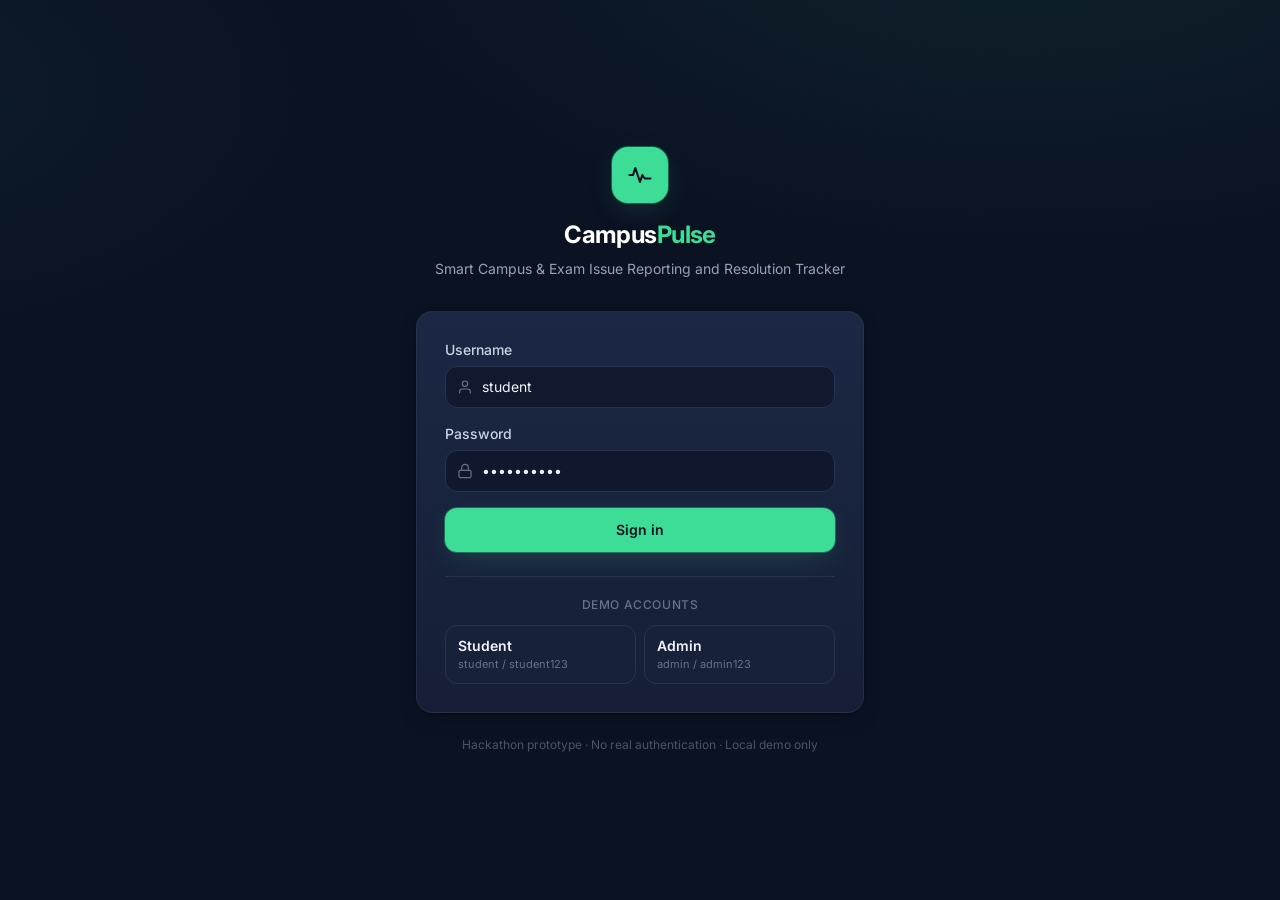
==== frontend/index.html @ 4cb8093d "CampusPulse: Smart Campus & Exam issue tracker prototype" ====
<!DOCTYPE html>
<html lang="en" class="dark">
<head>
  <meta charset="UTF-8" />
  <meta name="viewport" content="width=device-width, initial-scale=1.0" />
  <title>CampusPulse — Smart Campus & Exam Issue Tracker</title>
  <meta name="description" content="Report, track, and resolve campus and exam issues. Built for Indian college students." />

  <!-- Tailwind (local vendor copy of play CDN, themed via tailwind.config below) -->
  <script src="vendor/tailwind.js"></script>
  <script>
    tailwind.config = {
      darkMode: 'class',
      theme: {
        extend: {
          colors: {
            // Dark navy surface system
            navy: {
              950: '#0b1222',  // page background
              900: '#131c31',  // primary surface  (brand color from brief)
              850: '#172139',
              800: '#1d2a47',  // card / elevated surface
              700: '#273352',  // borders, hover
              600: '#344066',
            },
            // Mint green accent (brand color from brief)
            mint:  { DEFAULT: '#3ddc97', dark: '#2bbd80', soft: '#3ddc9722' },
            amber: { DEFAULT: '#f5b544', soft: '#f5b54422' },
            danger:{ DEFAULT: '#f06a6a', soft: '#f06a6a22' },
          },
          fontFamily: {
            sans: ['Inter', 'ui-sans-serif', 'system-ui', 'Segoe UI', 'Roboto', 'sans-serif'],
          },
          boxShadow: {
            card: '0 1px 2px rgba(0,0,0,.3), 0 8px 24px -12px rgba(0,0,0,.5)',
            glow: '0 0 0 1px rgba(61,220,151,.35), 0 8px 30px -8px rgba(61,220,151,.25)',
          },
        },
      },
    };
  </script>

  <!-- Inter font (system fallback if CDN unavailable) -->
  <link rel="preconnect" href="https://fonts.googleapis.com" />
  <link rel="preconnect" href="https://fonts.gstatic.com" crossorigin />
  <link href="https://fonts.googleapis.com/css2?family=Inter:wght@400;500;600;700;800&display=swap" rel="stylesheet" onerror="this.remove()" />

  <link rel="stylesheet" href="css/app.css" />
</head>
<body class="bg-navy-950 text-slate-200 font-sans antialiased min-h-screen">
  <div id="root"></div>

  <!-- React + Babel standalone (local vendor copies — no CDN needed) -->
  <script src="vendor/react.production.min.js"></script>
  <script src="vendor/react-dom.production.min.js"></script>
  <script src="vendor/babel.min.js"></script>

  <!-- App scripts (order matters: deps -> icons -> api -> components -> app) -->
  <script type="text/babel" src="js/icons.js"></script>
  <script type="text/babel" src="js/api.js"></script>
  <script type="text/babel" src="js/components.js"></script>
  <script type="text/babel" src="js/dashboard.js"></script>
  <script type="text/babel" src="js/app.js"></script>
</body>
</html>
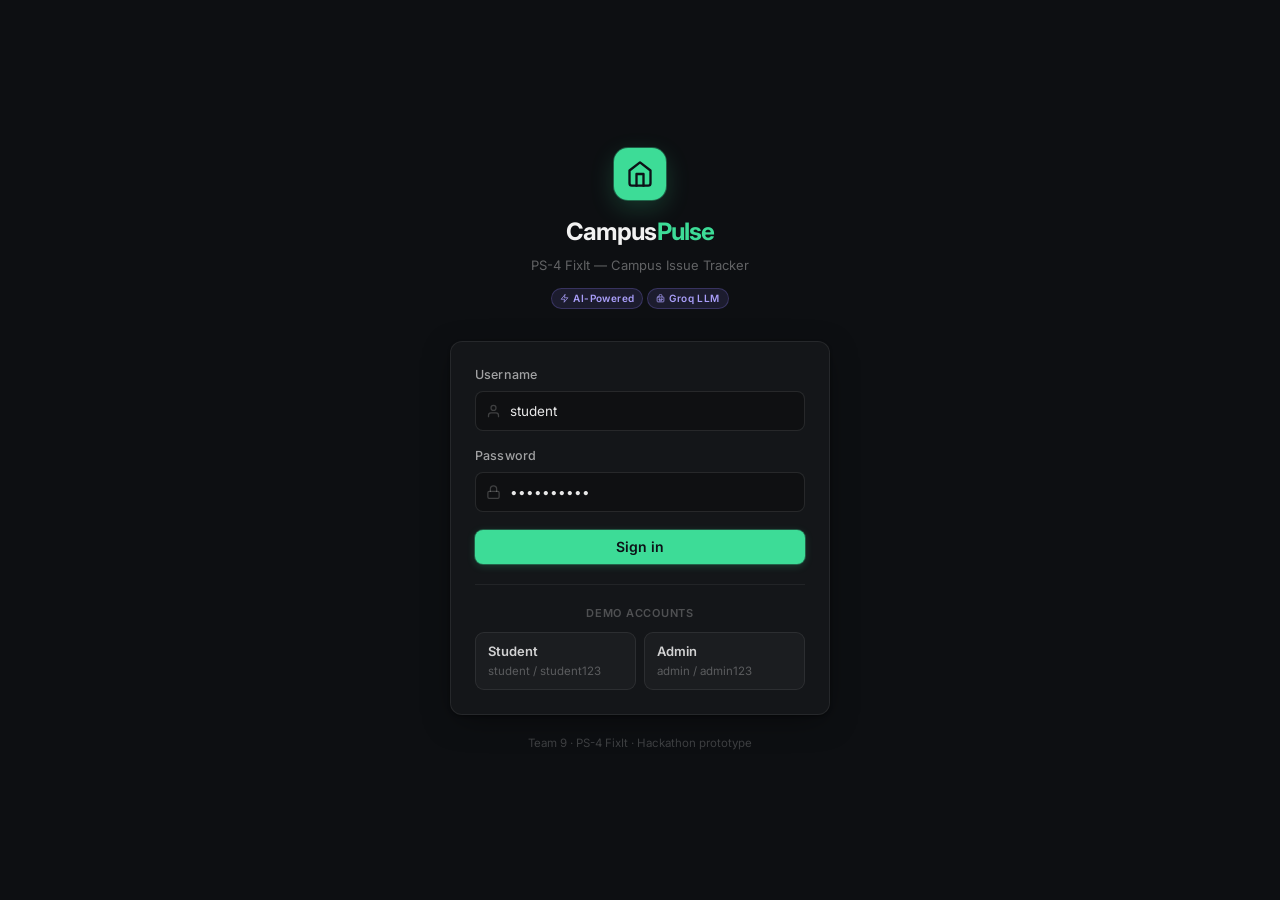
==== commit a455ef6d: "design: complete frontend overhaul — Linear-inspired design system - Full CSS rewrite: custom proper" ====
--- a/frontend/index.html
+++ b/frontend/index.html
@@ -3,10 +3,9 @@
 <head>
   <meta charset="UTF-8" />
   <meta name="viewport" content="width=device-width, initial-scale=1.0" />
-  <title>CampusPulse — Smart Campus & Exam Issue Tracker</title>
-  <meta name="description" content="Report, track, and resolve campus and exam issues. Built for Indian college students." />
+  <title>CampusPulse — Campus Issue Tracker</title>
+  <meta name="description" content="Report, track and resolve campus issues. Built for college students." />
 
-  <!-- Tailwind (local vendor copy of play CDN, themed via tailwind.config below) -->
   <script src="vendor/tailwind.js"></script>
   <script>
     tailwind.config = {
@@ -14,48 +13,48 @@
       theme: {
         extend: {
           colors: {
-            // Dark navy surface system
-            navy: {
-              950: '#0b1222',  // page background
-              900: '#131c31',  // primary surface  (brand color from brief)
-              850: '#172139',
-              800: '#1d2a47',  // card / elevated surface
-              700: '#273352',  // borders, hover
-              600: '#344066',
-            },
-            // Mint green accent (brand color from brief)
-            mint:  { DEFAULT: '#3ddc97', dark: '#2bbd80', soft: '#3ddc9722' },
-            amber: { DEFAULT: '#f5b544', soft: '#f5b54422' },
-            danger:{ DEFAULT: '#f06a6a', soft: '#f06a6a22' },
+            bg:     { DEFAULT: '#0d0f12', 1: '#131820', 2: '#181f2a', 3: '#1e2737' },
+            border: { DEFAULT: 'rgba(255,255,255,0.07)', strong: 'rgba(255,255,255,0.12)' },
+            mint:   { DEFAULT: '#3ddc97', dark: '#2bbd80', soft: 'rgba(61,220,151,0.12)', glow: 'rgba(61,220,151,0.20)' },
+            amber:  { DEFAULT: '#f5b544', soft: 'rgba(245,181,68,0.12)' },
+            danger: { DEFAULT: '#f06a6a', soft: 'rgba(240,106,106,0.12)' },
+            violet: { DEFAULT: '#8b7cf8', soft: 'rgba(139,124,248,0.12)' },
+            sky:    { 400: '#38bdf8' },
           },
           fontFamily: {
-            sans: ['Inter', 'ui-sans-serif', 'system-ui', 'Segoe UI', 'Roboto', 'sans-serif'],
+            sans: ['Inter', 'ui-sans-serif', 'system-ui', '-apple-system', 'Segoe UI', 'sans-serif'],
+          },
+          fontSize: {
+            '2xs': ['0.65rem', { lineHeight: '1rem' }],
           },
           boxShadow: {
-            card: '0 1px 2px rgba(0,0,0,.3), 0 8px 24px -12px rgba(0,0,0,.5)',
-            glow: '0 0 0 1px rgba(61,220,151,.35), 0 8px 30px -8px rgba(61,220,151,.25)',
+            card:  '0 1px 3px rgba(0,0,0,0.4), 0 8px 32px -8px rgba(0,0,0,0.5)',
+            glow:  '0 0 0 1px rgba(61,220,151,0.3), 0 4px 16px rgba(61,220,151,0.15)',
+            'violet-glow': '0 0 0 1px rgba(139,124,248,0.3)',
+            input: 'inset 0 1px 2px rgba(0,0,0,0.3)',
+          },
+          letterSpacing: {
+            tighter: '-0.04em',
+            tight:   '-0.02em',
           },
         },
       },
     };
   </script>
 
-  <!-- Inter font (system fallback if CDN unavailable) -->
   <link rel="preconnect" href="https://fonts.googleapis.com" />
   <link rel="preconnect" href="https://fonts.gstatic.com" crossorigin />
-  <link href="https://fonts.googleapis.com/css2?family=Inter:wght@400;500;600;700;800&display=swap" rel="stylesheet" onerror="this.remove()" />
+  <link href="https://fonts.googleapis.com/css2?family=Inter:wght@300;400;500;600;700&display=swap" rel="stylesheet" onerror="this.remove()" />
 
   <link rel="stylesheet" href="css/app.css" />
 </head>
-<body class="bg-navy-950 text-slate-200 font-sans antialiased min-h-screen">
+<body class="bg-bg text-slate-200 font-sans antialiased min-h-screen">
   <div id="root"></div>
 
-  <!-- React + Babel standalone (local vendor copies — no CDN needed) -->
   <script src="vendor/react.production.min.js"></script>
   <script src="vendor/react-dom.production.min.js"></script>
   <script src="vendor/babel.min.js"></script>
 
-  <!-- App scripts (order matters: deps -> icons -> api -> components -> app) -->
   <script type="text/babel" src="js/icons.js"></script>
   <script type="text/babel" src="js/api.js"></script>
   <script type="text/babel" src="js/components.js"></script>
--- a/frontend/css/app.css
+++ b/frontend/css/app.css
@@ -0,0 +1,337 @@
+/* CampusPulse — global styles */
+
+*, *::before, *::after { box-sizing: border-box; margin: 0; padding: 0; }
+html { scroll-behavior: smooth; font-feature-settings: 'cv01', 'ss03'; }
+body { -webkit-font-smoothing: antialiased; -moz-osx-font-smoothing: grayscale; }
+
+/* ── Scrollbar ── */
+::-webkit-scrollbar { width: 5px; height: 5px; }
+::-webkit-scrollbar-track { background: transparent; }
+::-webkit-scrollbar-thumb { background: rgba(255,255,255,0.1); border-radius: 9999px; }
+::-webkit-scrollbar-thumb:hover { background: rgba(255,255,255,0.18); }
+
+/* ── Card ── */
+.card {
+  background: rgba(255,255,255,0.03);
+  border: 1px solid rgba(255,255,255,0.08);
+  border-radius: 12px;
+  box-shadow: 0 1px 3px rgba(0,0,0,0.4), 0 8px 32px -8px rgba(0,0,0,0.5);
+}
+.card-elevated {
+  background: rgba(255,255,255,0.05);
+  border: 1px solid rgba(255,255,255,0.1);
+}
+
+/* ── Focus ring ── */
+.focus-ring:focus-visible {
+  outline: 2px solid #3ddc97;
+  outline-offset: 2px;
+  border-radius: 6px;
+}
+
+/* ── Spinner ── */
+.cp-spinner {
+  display: inline-block;
+  width: 0.9em; height: 0.9em;
+  border: 2px solid currentColor;
+  border-top-color: transparent;
+  border-radius: 50%;
+  animation: spin 0.65s linear infinite;
+  vertical-align: middle;
+}
+
+/* ── Animations ── */
+@keyframes spin { to { transform: rotate(360deg); } }
+
+@keyframes slide-up {
+  from { opacity: 0; transform: translateY(8px); }
+  to   { opacity: 1; transform: translateY(0); }
+}
+.anim-slide-up { animation: slide-up 0.2s cubic-bezier(0.16,1,0.3,1) forwards; }
+
+@keyframes fade-in {
+  from { opacity: 0; }
+  to   { opacity: 1; }
+}
+.anim-fade-in { animation: fade-in 0.15s ease forwards; }
+
+@keyframes scale-in {
+  from { opacity: 0; transform: scale(0.97); }
+  to   { opacity: 1; transform: scale(1); }
+}
+.anim-scale-in { animation: scale-in 0.2s cubic-bezier(0.16,1,0.3,1) forwards; }
+
+/* ── Photo preview ── */
+.photo-preview {
+  width: 100%; max-height: 160px;
+  object-fit: cover;
+  border-radius: 8px;
+  border: 1px solid rgba(255,255,255,0.08);
+  display: block;
+}
+
+/* ── Analytics bar ── */
+.analytics-bar { transition: width 0.7s cubic-bezier(0.4,0,0.2,1); min-width: 2px; }
+
+/* ── Table ── */
+.data-table { width: 100%; border-collapse: collapse; }
+.data-table th {
+  padding: 10px 16px;
+  text-align: left;
+  font-size: 11px;
+  font-weight: 600;
+  letter-spacing: 0.06em;
+  text-transform: uppercase;
+  color: rgba(255,255,255,0.35);
+  border-bottom: 1px solid rgba(255,255,255,0.06);
+  white-space: nowrap;
+}
+.data-table td {
+  padding: 12px 16px;
+  font-size: 13px;
+  color: rgba(255,255,255,0.75);
+  border-bottom: 1px solid rgba(255,255,255,0.04);
+  vertical-align: middle;
+}
+.data-table tbody tr:hover td { background: rgba(255,255,255,0.025); }
+.data-table tbody tr:last-child td { border-bottom: none; }
+.data-table tbody tr.row-high { border-left: 2px solid #f06a6a; }
+.data-table tbody tr.row-high td:first-child { padding-left: 14px; }
+
+/* ── Sidebar layout ── */
+.sidebar-layout {
+  display: grid;
+  grid-template-columns: 360px 1fr;
+  gap: 24px;
+}
+@media (max-width: 1023px) {
+  .sidebar-layout { grid-template-columns: 1fr; }
+}
+
+/* ── Input ── */
+.input-base {
+  width: 100%;
+  background: rgba(0,0,0,0.25);
+  border: 1px solid rgba(255,255,255,0.1);
+  border-radius: 8px;
+  padding: 9px 13px;
+  font-size: 13.5px;
+  color: rgba(255,255,255,0.9);
+  transition: border-color 0.15s, box-shadow 0.15s;
+  outline: none;
+  line-height: 1.5;
+}
+.input-base::placeholder { color: rgba(255,255,255,0.22); }
+.input-base:focus {
+  border-color: rgba(61,220,151,0.5);
+  box-shadow: 0 0 0 3px rgba(61,220,151,0.1);
+}
+.input-base.textarea { resize: vertical; min-height: 88px; }
+.input-base.select-input {
+  appearance: none;
+  background-image: url("data:image/svg+xml,%3Csvg xmlns='http://www.w3.org/2000/svg' width='12' height='12' viewBox='0 0 24 24' fill='none' stroke='rgba(255,255,255,0.3)' stroke-width='2' stroke-linecap='round' stroke-linejoin='round'%3E%3Cpath d='m6 9 6 6 6-6'/%3E%3C/svg%3E");
+  background-repeat: no-repeat;
+  background-position: right 12px center;
+  padding-right: 36px;
+  cursor: pointer;
+}
+.input-base.select-input option { background: #1e2737; }
+
+/* ── Buttons ── */
+.btn {
+  display: inline-flex; align-items: center; justify-content: center;
+  gap: 6px;
+  border-radius: 8px;
+  font-size: 13px; font-weight: 500; line-height: 1;
+  transition: all 0.15s;
+  cursor: pointer; border: none; outline: none;
+  white-space: nowrap;
+}
+.btn:active:not(:disabled) { transform: scale(0.97); }
+.btn:disabled { opacity: 0.45; cursor: not-allowed; }
+
+.btn-sm  { padding: 6px 12px; font-size: 12px; }
+.btn-md  { padding: 8px 16px; font-size: 13px; }
+.btn-lg  { padding: 10px 20px; font-size: 14px; font-weight: 600; }
+
+.btn-primary {
+  background: #3ddc97; color: #0d1117;
+  box-shadow: 0 0 0 1px rgba(61,220,151,0.3), 0 2px 8px rgba(61,220,151,0.2);
+}
+.btn-primary:hover:not(:disabled) { background: #2bbd80; }
+
+.btn-ghost {
+  background: rgba(255,255,255,0.05);
+  border: 1px solid rgba(255,255,255,0.1);
+  color: rgba(255,255,255,0.75);
+}
+.btn-ghost:hover:not(:disabled) {
+  background: rgba(255,255,255,0.08);
+  border-color: rgba(255,255,255,0.16);
+  color: rgba(255,255,255,0.9);
+}
+
+.btn-ai {
+  background: rgba(139,124,248,0.12);
+  border: 1px solid rgba(139,124,248,0.25);
+  color: #a99ef9;
+}
+.btn-ai:hover:not(:disabled) {
+  background: rgba(139,124,248,0.2);
+  border-color: rgba(139,124,248,0.4);
+}
+
+.btn-danger {
+  background: rgba(240,106,106,0.1);
+  border: 1px solid rgba(240,106,106,0.25);
+  color: #f06a6a;
+}
+
+/* ── Badge base ── */
+.badge {
+  display: inline-flex; align-items: center; gap: 5px;
+  padding: 2px 8px;
+  border-radius: 9999px;
+  font-size: 11px; font-weight: 600;
+  white-space: nowrap;
+  line-height: 1.6;
+}
+
+/* ── Status badges ── */
+.badge-reported   { background: rgba(240,106,106,0.12); color: #f06a6a; border: 1px solid rgba(240,106,106,0.2); }
+.badge-progress   { background: rgba(245,181,68,0.12);  color: #f5b544; border: 1px solid rgba(245,181,68,0.2);  }
+.badge-resolved   { background: rgba(61,220,151,0.12);  color: #3ddc97; border: 1px solid rgba(61,220,151,0.2);  }
+
+/* ── Priority badges ── */
+.badge-high   { background: rgba(240,106,106,0.12); color: #f06a6a; border: 1px solid rgba(240,106,106,0.18); border-radius: 6px; font-size: 10px; letter-spacing: 0.05em; text-transform: uppercase; }
+.badge-medium { background: rgba(56,189,248,0.1);   color: #38bdf8; border: 1px solid rgba(56,189,248,0.18); border-radius: 6px; font-size: 10px; letter-spacing: 0.05em; text-transform: uppercase; }
+.badge-low    { background: rgba(148,163,184,0.08); color: #94a3b8; border: 1px solid rgba(148,163,184,0.15); border-radius: 6px; font-size: 10px; letter-spacing: 0.05em; text-transform: uppercase; }
+
+/* ── AI badge ── */
+.ai-chip {
+  display: inline-flex; align-items: center; gap: 4px;
+  padding: 2px 8px; border-radius: 9999px;
+  font-size: 10px; font-weight: 600; letter-spacing: 0.04em;
+  background: rgba(139,124,248,0.12);
+  border: 1px solid rgba(139,124,248,0.25);
+  color: #a99ef9;
+}
+
+/* ── Vote button ── */
+.vote-btn {
+  display: inline-flex; align-items: center; gap: 5px;
+  padding: 5px 10px; border-radius: 8px;
+  font-size: 12px; font-weight: 600;
+  background: rgba(255,255,255,0.04);
+  border: 1px solid rgba(255,255,255,0.08);
+  color: rgba(255,255,255,0.45);
+  cursor: pointer; transition: all 0.15s;
+  white-space: nowrap;
+}
+.vote-btn:hover:not(:disabled) {
+  background: rgba(61,220,151,0.1);
+  border-color: rgba(61,220,151,0.3);
+  color: #3ddc97;
+}
+.vote-btn.voted {
+  background: rgba(61,220,151,0.12);
+  border-color: rgba(61,220,151,0.35);
+  color: #3ddc97;
+}
+.vote-btn:disabled { opacity: 0.35; cursor: not-allowed; }
+
+/* ── Status dropdown ── */
+.status-menu {
+  position: absolute; right: 0; top: calc(100% + 6px);
+  width: 160px; z-index: 50;
+  background: #1e2737;
+  border: 1px solid rgba(255,255,255,0.1);
+  border-radius: 10px;
+  box-shadow: 0 8px 32px rgba(0,0,0,0.5), 0 1px 0 rgba(255,255,255,0.05);
+  overflow: hidden;
+}
+.status-menu-item {
+  display: flex; align-items: center; gap: 8px;
+  padding: 9px 12px;
+  font-size: 12.5px; color: rgba(255,255,255,0.65);
+  cursor: pointer; transition: background 0.1s;
+  border: none; background: none; width: 100%; text-align: left;
+}
+.status-menu-item:hover { background: rgba(255,255,255,0.05); color: rgba(255,255,255,0.9); }
+.status-menu-item.active { color: rgba(255,255,255,0.9); }
+
+/* ── Empty state ── */
+.empty-state {
+  display: flex; flex-direction: column; align-items: center; justify-content: center;
+  gap: 12px; padding: 56px 24px; text-align: center;
+  border: 1px dashed rgba(255,255,255,0.1);
+  border-radius: 12px;
+}
+
+/* ── Toast ── */
+.toast {
+  position: fixed; bottom: 24px; left: 50%; transform: translateX(-50%);
+  z-index: 9999; pointer-events: none;
+}
+.toast-inner {
+  display: inline-flex; align-items: center; gap: 8px;
+  padding: 10px 16px;
+  background: #1e2737;
+  border-radius: 10px;
+  font-size: 13px; font-weight: 500;
+  box-shadow: 0 8px 32px rgba(0,0,0,0.5), 0 0 0 1px rgba(255,255,255,0.08);
+  white-space: nowrap;
+}
+
+/* ── Chat bubbles ── */
+.bubble-user {
+  background: #3ddc97; color: #0d1117;
+  border-radius: 16px 16px 4px 16px;
+  padding: 10px 14px; font-size: 13.5px; font-weight: 500;
+  max-width: 80%;
+}
+.bubble-ai {
+  background: rgba(255,255,255,0.04);
+  border: 1px solid rgba(255,255,255,0.08);
+  border-radius: 4px 16px 16px 16px;
+  padding: 10px 14px; font-size: 13.5px;
+  color: rgba(255,255,255,0.8);
+  max-width: 90%;
+  white-space: pre-wrap; line-height: 1.6;
+}
+
+/* ── Filter pill ── */
+.filter-select {
+  appearance: none;
+  background: rgba(255,255,255,0.04);
+  border: 1px solid rgba(255,255,255,0.08);
+  border-radius: 8px;
+  padding: 6px 30px 6px 10px;
+  font-size: 12.5px; color: rgba(255,255,255,0.65);
+  cursor: pointer; outline: none;
+  background-image: url("data:image/svg+xml,%3Csvg xmlns='http://www.w3.org/2000/svg' width='11' height='11' viewBox='0 0 24 24' fill='none' stroke='rgba(255,255,255,0.3)' stroke-width='2.5'%3E%3Cpath d='m6 9 6 6 6-6'/%3E%3C/svg%3E");
+  background-repeat: no-repeat;
+  background-position: right 9px center;
+  transition: border-color 0.15s;
+}
+.filter-select:hover { border-color: rgba(255,255,255,0.15); color: rgba(255,255,255,0.85); }
+.filter-select:focus { border-color: rgba(61,220,151,0.4); color: rgba(255,255,255,0.9); }
+.filter-select option { background: #1e2737; }
+
+/* ── Misc ── */
+.divider { height: 1px; background: rgba(255,255,255,0.06); }
+.truncate-2 { display: -webkit-box; -webkit-line-clamp: 2; -webkit-box-orient: vertical; overflow: hidden; }
+.icon-box {
+  display: flex; align-items: center; justify-content: center;
+  width: 32px; height: 32px; border-radius: 8px; flex-shrink: 0;
+}
+
+/* ── Photo upload zone ── */
+.photo-zone {
+  display: flex; flex-direction: column; align-items: center; justify-content: center;
+  gap: 6px; padding: 20px;
+  border: 1.5px dashed rgba(255,255,255,0.12);
+  border-radius: 10px;
+  cursor: pointer; transition: all 0.15s; text-align: center;
+}
+.photo-zone:hover { border-color: rgba(61,220,151,0.3); background: rgba(61,220,151,0.03); }
